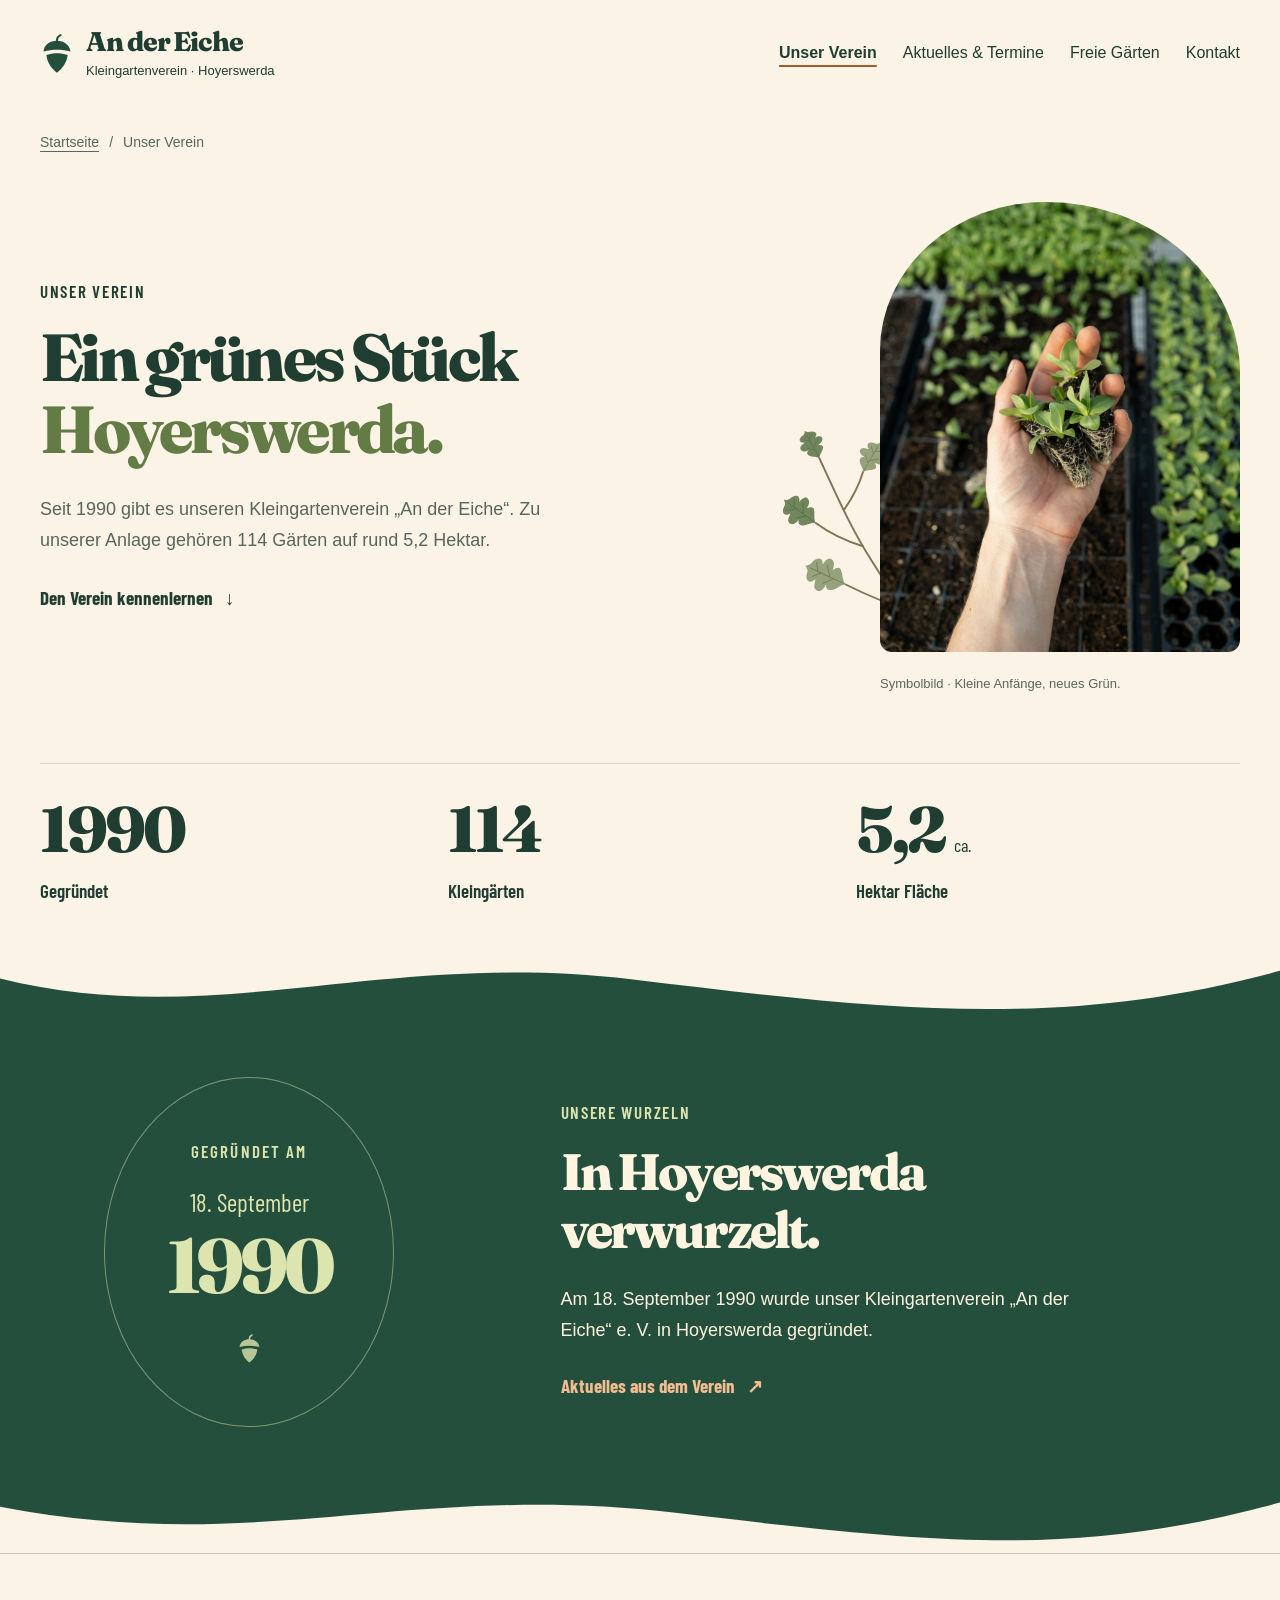
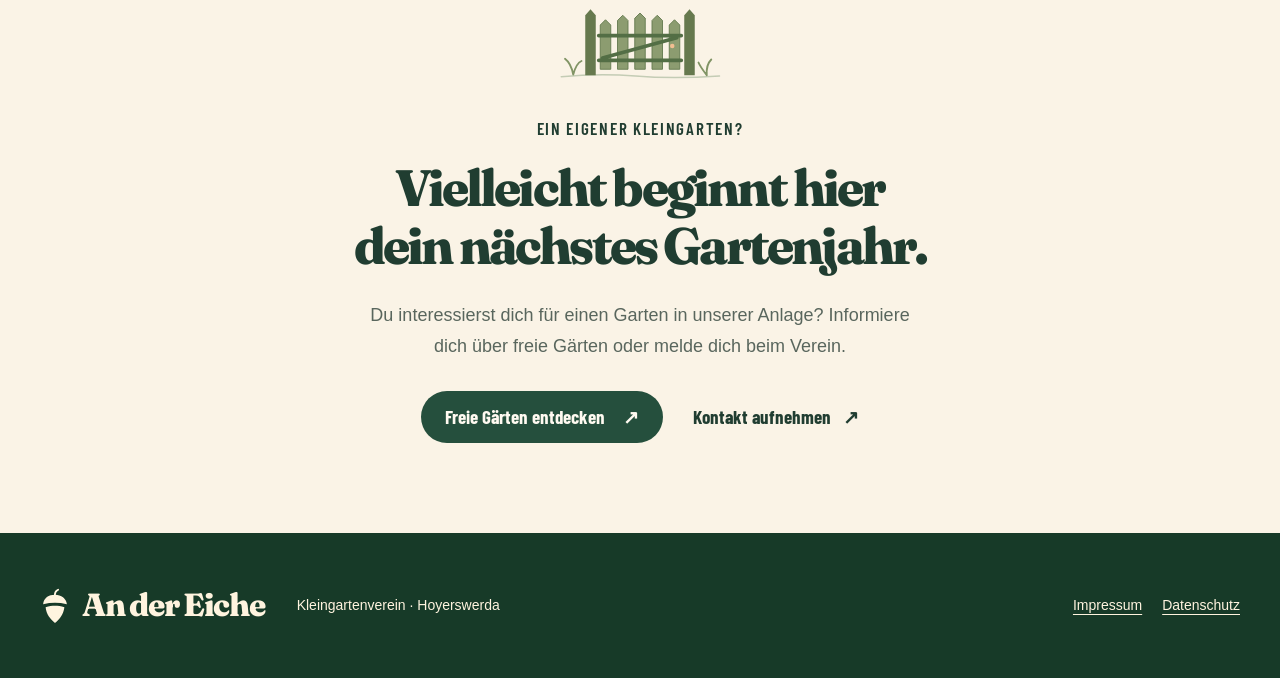
==== verein.html @ 21f3435d "new site - unser verein - now available - and first design for this site" ====
<!doctype html>
<html lang="de">

<head>
  <meta charset="UTF-8">
  <meta name="viewport" content="width=device-width, initial-scale=1">
  <meta name="description"
    content="Lerne den Kleingartenverein An der Eiche in Hoyerswerda kennen: gegründet 1990, mit 114 Gärten auf rund 5,2 Hektar.">

  <title>Unser Verein | An der Eiche Hoyerswerda</title>

  <link rel="preconnect" href="https://fonts.googleapis.com">
  <link rel="preconnect" href="https://fonts.gstatic.com" crossorigin>
  <link
    href="https://fonts.googleapis.com/css2?family=Barlow+Condensed:wght@400;600;700;800;900&family=Fraunces:wght@700;800;900&display=swap"
    rel="stylesheet">

  <link rel="stylesheet" href="./style.css">
  <link rel="stylesheet" href="./styles/subpages.css">
  <link rel="stylesheet" href="./styles/verein.css">

  <script src="./script.js" defer></script>
</head>

<body class="subpage">
  <a class="skip-link" href="#inhalt">Zum Inhalt springen</a>

  <header class="subpage-header">
    <div class="container subpage-header__inner">
      <a class="subpage-brand" href="./index.html"
        aria-label="An der Eiche – Startseite">
        <svg class="subpage-brand__icon" viewBox="0 0 48 58"
          aria-hidden="true">
          <use href="#acorn"></use>
        </svg>
        <span>
          <span class="subpage-brand__name">An der Eiche</span>
          <span class="subpage-brand__caption">
            Kleingartenverein · Hoyerswerda
          </span>
        </span>
      </a>

      <button class="menu-toggle" type="button" aria-expanded="false"
        aria-controls="main-navigation" hidden>
        Menü <span aria-hidden="true">☰</span>
      </button>

      <nav id="main-navigation" class="main-navigation"
        aria-label="Hauptnavigation">
        <a href="./verein.html" aria-current="page">Unser Verein</a>
        <a href="./aktuelles.html">Aktuelles & Termine</a>
        <a href="./gaerten.html">Freie Gärten</a>
        <a href="./kontakt.html">Kontakt</a>
      </nav>
    </div>
  </header>

  <main id="inhalt" tabindex="-1">
    <section class="club-intro" aria-labelledby="club-title">
      <div class="container">
        <nav class="page-breadcrumb" aria-label="Brotkrumennavigation">
          <a href="./index.html">Startseite</a>
          <span aria-hidden="true">/</span>
          <span aria-current="page">Unser Verein</span>
        </nav>

        <div class="club-intro__layout">
          <div class="club-intro__copy">
            <p class="page-eyebrow">Unser Verein</p>

            <h1 id="club-title" class="page-title">
              Ein grünes Stück<br>
              <span class="club-intro__accent">Hoyerswerda.</span>
            </h1>

            <p class="page-lead">
              Seit 1990 gibt es unseren Kleingartenverein
              „An der Eiche“. Zu unserer Anlage gehören
              114 Gärten auf rund 5,2 Hektar.
            </p>

            <a class="page-text-link" href="#kennenlernen">
              Den Verein kennenlernen
              <span aria-hidden="true">↓</span>
            </a>
          </div>

          <figure class="club-photo">
            <div class="club-photo__composition">
              <svg class="club-photo__branch" viewBox="0 0 240 300"
                aria-hidden="true" focusable="false">
                <g class="club-photo__branch-sway">
                  <g class="club-photo__branch-wood">
                    <path d="M207 283C167 246 143 213 112 163
                      C85 121 65 76 42 26"></path>
                    <path d="M162 229Q121 216 77 194"></path>
                    <path d="M130 191Q135 151 150 123"></path>
                    <path d="M100 143Q64 132 37 112"></path>
                    <path d="M75 94Q93 68 100 44"></path>
                  </g>

                  <g transform="translate(77 194) rotate(-65) scale(.85)"
                    class="club-photo__leaf club-photo__leaf--light">
                    <use href="#club-oak-leaf"></use>
                  </g>
                  <g transform="translate(150 123) rotate(35) scale(.9)"
                    class="club-photo__leaf">
                    <use href="#club-oak-leaf"></use>
                  </g>
                  <g transform="translate(37 112) rotate(-54) scale(.75)"
                    class="club-photo__leaf">
                    <use href="#club-oak-leaf"></use>
                  </g>
                  <g transform="translate(100 44) rotate(30) scale(.65)"
                    class="club-photo__leaf club-photo__leaf--light">
                    <use href="#club-oak-leaf"></use>
                  </g>
                  <g transform="translate(42 26) rotate(-28) scale(.6)"
                    class="club-photo__leaf">
                    <use href="#club-oak-leaf"></use>
                  </g>

                  <path class="club-photo__branch-wood"
                    d="M153 214Q174 210 180 225"></path>
                  <g transform="translate(168 224) rotate(-15 12 15)">
                    <path d="M4 12Q4 26 13 34Q23 26 22 12Z"
                      fill="#b38a54"></path>
                    <path d="M1 13Q2 3 13 3Q24 3 25 13
                      Q13 10 1 13Z" fill="#71805a"></path>
                  </g>
                </g>
              </svg>

              <div class="club-photo__frame">
                <img
                  src="./assets/images/vereinsbilder/pflanze_hand.jpg"
                  alt="Eine Hand hält eine junge Pflanze mit Erde und Wurzeln."
                  fetchpriority="high">
              </div>
            </div>

            <figcaption>
              Symbolbild · Kleine Anfänge, neues Grün.
            </figcaption>
          </figure>
        </div>

        <dl class="club-facts" aria-label="Unser Verein in Zahlen">
          <div class="club-facts__item">
            <dt>Gegründet</dt>
            <dd>1990</dd>
          </div>
          <div class="club-facts__item">
            <dt>Kleingärten</dt>
            <dd>114</dd>
          </div>
          <div class="club-facts__item">
            <dt>Hektar Fläche</dt>
            <dd>5,2<span>ca.</span></dd>
          </div>
        </dl>
      </div>

      <svg class="page-wave" viewBox="0 0 1440 90"
        preserveAspectRatio="none" aria-hidden="true">
        <path d="M0 38C240 100 430 4 710 39S1190 100 1440 29V90H0Z"
          fill="currentColor"></path>
      </svg>
    </section>

    <section id="kennenlernen" class="club-story"
      aria-labelledby="story-title">
      <div class="container club-story__layout">
        <div class="club-story__date">
  <div class="club-foundation">
    <span class="club-foundation__label">Gegründet am</span>

    <time class="club-foundation__date" datetime="1990-09-18">
      <span class="club-foundation__day">18. September</span>
      <span class="club-foundation__year">1990</span>
    </time>

    <svg class="club-foundation__acorn" viewBox="0 0 48 58"
      aria-hidden="true" focusable="false">
      <use href="#acorn"></use>
    </svg>
  </div>
</div>

        <div class="club-story__copy">
          <p class="page-eyebrow">Unsere Wurzeln</p>
          <h2 id="story-title" class="page-heading">
            In Hoyerswerda<br>verwurzelt.
          </h2>
          <p>
            Am 18. September 1990 wurde unser Kleingartenverein
            „An der Eiche“ e. V. in Hoyerswerda gegründet.
          </p>
          <a class="page-text-link" href="./aktuelles.html">
            Aktuelles aus dem Verein
            <span aria-hidden="true">↗</span>
          </a>
        </div>
      </div>

      <svg class="page-wave" viewBox="0 0 1440 90"
        preserveAspectRatio="none" aria-hidden="true">
        <path d="M0 35C290 93 460 5 760 42S1210 95 1440 30V90H0Z"
          fill="currentColor"></path>
      </svg>
    </section>

    <section class="club-invitation" aria-labelledby="invitation-title">
  <div class="container club-invitation__inner">
    <a class="club-gate-link" href="./gaerten.html"
      aria-label="Zu den freien Gärten">
      <svg class="club-gate" viewBox="0 0 240 150"
        aria-hidden="true" focusable="false">
        <path class="club-gate__ground"
          d="M15 133Q65 128 114 132T226 132"></path>

        <g class="club-gate__plants">
          <path d="M31 130Q28 115 20 109M31 130Q35 115 42 112
            M209 131Q208 117 215 110M209 131Q200 119 198 114">
          </path>
        </g>

        <g class="club-gate__posts">
          <path d="M47 131V51L54 43L61 51V131Z"></path>
          <path d="M179 131V51L186 43L193 51V131Z"></path>
        </g>

        <g class="club-gate__door">
          <g class="club-gate__boards">
            <path d="M67 123V64L74 57L81 64V123Z"></path>
            <path d="M90 123V58L97 51L104 58V123Z"></path>
            <path d="M113 123V55L120 48L127 55V123Z"></path>
            <path d="M136 123V58L143 51L150 58V123Z"></path>
            <path d="M159 123V64L166 57L173 64V123Z"></path>
          </g>

          <g class="club-gate__rails">
            <path d="M65 78H175M65 111H175M70 108L169 81"></path>
          </g>

          <circle cx="163" cy="92" r="3" fill="#f2be91"></circle>
        </g>
      </svg>

      <span class="club-gate-link__caption" aria-hidden="true">
        Zu den freien Gärten ↗
      </span>
    </a>

    <p class="page-eyebrow">Ein eigener Kleingarten?</p>

    <h2 id="invitation-title" class="page-heading">
      Vielleicht beginnt hier<br>dein nächstes Gartenjahr.
    </h2>

    <p class="page-lead">
      Du interessierst dich für einen Garten in unserer Anlage?
      Informiere dich über freie Gärten oder melde dich beim Verein.
    </p>

    <div class="page-actions">
      <a class="page-button" href="./gaerten.html">
        Freie Gärten entdecken <span aria-hidden="true">↗</span>
      </a>
      <a class="page-text-link" href="./kontakt.html">
        Kontakt aufnehmen <span aria-hidden="true">↗</span>
      </a>
    </div>
  </div>
</section>
  </main>

  <footer class="subpage-footer">
    <div class="container subpage-footer__inner">
      <a class="subpage-footer__brand" href="./index.html">
        <svg viewBox="0 0 48 58" aria-hidden="true">
          <use href="#acorn"></use>
        </svg>
        <span>An der Eiche</span>
      </a>
      <p>Kleingartenverein · Hoyerswerda</p>
      <nav aria-label="Rechtliche Informationen">
        <a href="./impressum.html">Impressum</a>
        <a href="./datenschutz.html">Datenschutz</a>
      </nav>
    </div>
  </footer>

  <svg class="svg-definitions" xmlns="http://www.w3.org/2000/svg"
    aria-hidden="true">
    <defs>
      <symbol id="acorn" viewBox="0 0 48 58">
        <path d="M24 14C23 8 25 5 29 3" fill="none"
          stroke="currentColor" stroke-width="3" stroke-linecap="round">
        </path>
        <path d="M5 26C6 16 14 11 24 11S42 17 43 26
          C30 23 18 23 5 26ZM9 31C10 42 17 51 24 56
          C32 50 38 41 39 31C28 28 20 28 9 31Z"
          fill="currentColor"></path>
      </symbol>

      <g id="club-oak-leaf">
        <path d="M0 0C-4 -8 -12 -9 -17 -16
          C-21 -22 -18 -27 -12 -28
          C-24 -28 -30 -33 -27 -40
          C-24 -46 -16 -44 -13 -47
          C-22 -50 -22 -58 -15 -61
          C-10 -64 -5 -60 0 -70
          C5 -60 11 -64 16 -59
          C23 -54 19 -48 13 -46
          C23 -45 29 -42 26 -35
          C23 -29 17 -29 12 -28
          C20 -23 21 -19 16 -15
          C11 -10 4 -8 0 0Z"
          fill="currentColor"></path>
        <path d="M0 -3V-61M-1 -22L-13 -33M1 -28L15 -39
          M0 -43L-11 -53M1 -49L12 -56"
          fill="none" stroke="#314d34" stroke-width="1.4"
          stroke-linecap="round" opacity=".4"></path>
      </g>
    </defs>
  </svg>
</body>

</html>
---- style.css ----
@import url("./styles/typography.css");

:root {
  --paper: #f3efe4;
  --white: #fffaf1;
  --ink: #203d31;
  --muted: #59665d;
  --green: #254f3d;
  --sage: #dce3d3;
  --lime: #dce693;
  --apricot: #f2be91;
  --line: #d9ded3;
  --content-width: 1200px;
}

* {
  box-sizing: border-box;
}

html {
  scroll-behavior: smooth;
  scroll-padding-top: 24px;
}

body {
  margin: 0;
  background: var(--paper);
  color: var(--ink);
}

a {
  color: inherit;
}

button,
a {
  -webkit-tap-highlight-color: transparent;
}

a:focus-visible,
button:focus-visible {
  outline: 3px solid #a65a28;
  outline-offset: 5px;
}

[hidden] {
  display: none !important;
}

.container {
  width: min(var(--content-width), calc(100% - 64px));
  margin-inline: auto;
}

.svg-definitions {
  position: absolute;
  width: 0;
  height: 0;
  overflow: hidden;
}

.skip-link {
  position: absolute;
  top: 12px;
  left: 12px;
  z-index: 20;
  padding: 12px 20px;
  background: var(--white);
  transform: translateY(-180%);
}

.skip-link:focus {
  transform: translateY(0);
}

.site-header {
  padding-block: 30px;
}

.header-inner,
.brand,
.main-navigation {
  display: flex;
  align-items: center;
}

.header-inner {
  justify-content: flex-end;
  gap: 32px;
}

.brand {
  flex-shrink: 0;
  gap: 12px;
  text-decoration: none;
}

.brand-symbol {
  width: 43px;
  height: 54px;
  color: var(--green);
}

.brand-name,
.brand-caption {
  display: block;
}

.brand-caption {
  margin-top: 5px;
}

.main-navigation {
  gap: 26px;
}

.main-navigation a {
  padding-block: 10px;
  text-decoration: none;
  text-underline-offset: 7px;
}

.main-navigation a:hover {
  text-decoration: underline;
}

.menu-toggle {
  padding: 8px 12px;
  border: 1px solid var(--line);
  background: var(--white);
  color: var(--ink);
  cursor: pointer;
}

.menu-toggle span {
  margin-left: 8px;
}

@media (max-width: 1000px) {
  .header-inner {
    flex-wrap: wrap;
  }

  .menu-toggle:not([hidden]) {
    display: inline-flex;
    align-items: center;
  }

  .main-navigation {
    width: 100%;
    flex-wrap: wrap;
    gap: 12px 24px;
  }
}

@media (max-width: 700px) {
  .container {
    width: calc(100% - 32px);
  }

  .site-header {
    padding-block: 20px;
  }

  .header-inner {
    gap: 20px 12px;
  }

  .brand {
    gap: 8px;
  }

  .brand-symbol {
    width: 32px;
    height: 42px;
  }

  .brand-caption {
    max-width: 175px;
  }

  .menu-toggle {
    padding: 8px;
  }

  .main-navigation {
    flex-direction: column;
    align-items: stretch;
    gap: 0;
  }

  .main-navigation a {
    padding-block: 12px;
  }
}

@media (prefers-reduced-motion: reduce) {
  html {
    scroll-behavior: auto;
  }
}
---- styles/subpages.css ----
.subpage {
  --page-cream: #faf3e6;
  --page-green: #254f3d;
  --page-forest: #173a28;
  --page-sage: #dce5ce;
  --page-ink: #203d31;

  background: var(--page-cream);
  color: var(--page-ink);
}

.subpage-header {
  padding-block: 26px;
  background: var(--page-cream);
}

.subpage-header__inner {
  display: flex;
  align-items: center;
  justify-content: space-between;
  gap: 28px;
}

.subpage-brand {
  display: inline-flex;
  align-items: center;
  gap: 12px;
  flex-shrink: 0;
  text-decoration: none;
}

.subpage-brand__icon {
  width: 34px;
  height: 43px;
  color: var(--page-green);
}

.subpage-brand__name {
  display: block;
  font-family: "Fraunces", Georgia, serif;
  font-size: 27px;
  font-weight: 800;
  line-height: 1.2;
  letter-spacing: -0.04em;
}

.subpage-brand__caption {
  display: block;
  margin-top: 4px;
  font-size: 13px;
  line-height: 1.4;
}

.subpage .main-navigation a[aria-current="page"] {
  font-weight: 700;
  text-decoration: underline;
  text-decoration-color: #a65a28;
  text-decoration-thickness: 2px;
}

.page-breadcrumb {
  display: flex;
  flex-wrap: wrap;
  gap: 10px;
  margin-bottom: 48px;
  color: #59665d;
  font-size: 14px;
}

.page-breadcrumb a {
  text-underline-offset: 4px;
}

.page-eyebrow {
  margin-bottom: 18px;
  font-family: "Barlow Condensed", Arial, sans-serif;
  font-size: 17px;
  font-weight: 600;
  line-height: 1.4;
  letter-spacing: 0.1em;
  text-transform: uppercase;
}

.page-title,
.page-heading {
  font-family: "Fraunces", Georgia, serif;
  font-weight: 800;
  letter-spacing: -0.055em;
  text-wrap: balance;
}

.page-title {
  margin-bottom: 28px;
  font-size: clamp(42px, 5.2vw, 74px);
  line-height: 1.08;
}

.page-heading {
  margin-bottom: 24px;
  font-size: clamp(34px, 4vw, 54px);
  line-height: 1.14;
}

.page-lead {
  max-width: 560px;
  margin-bottom: 28px;
  font-size: 18px;
  line-height: 1.75;
}

.page-text-link {
  display: inline-flex;
  align-items: center;
  gap: 12px;
  font-family: "Barlow Condensed", Arial, sans-serif;
  font-size: 19px;
  font-weight: 700;
  line-height: 1.4;
  text-decoration: none;
  text-underline-offset: 5px;
}

.page-text-link:hover {
  text-decoration: underline;
}

.page-text-link span,
.page-button span {
  transition: transform 180ms ease;
}

.page-text-link:hover span,
.page-button:hover span {
  transform: translateX(3px);
}

.page-actions {
  display: flex;
  flex-wrap: wrap;
  align-items: center;
  gap: 22px 30px;
}

.page-button {
  display: inline-flex;
  align-items: center;
  justify-content: center;
  gap: 18px;
  min-height: 50px;
  padding: 13px 24px;
  border-radius: 30px;
  background: var(--page-green);
  color: #fffaf1;
  font-family: "Barlow Condensed", Arial, sans-serif;
  font-size: 19px;
  font-weight: 700;
  line-height: 1.4;
  text-decoration: none;
  transition: background-color 180ms ease;
}

.page-button:hover {
  background: #34644e;
}

.page-wave {
  display: block;
  width: 100%;
  height: clamp(40px, 6vw, 85px);
  margin-bottom: -1px;
}

.subpage-footer {
  padding-block: 46px;
  background: var(--page-forest);
  color: #fff4df;
}

.subpage-footer__inner {
  display: flex;
  flex-wrap: wrap;
  align-items: center;
  gap: 18px 32px;
}

.subpage-footer__brand {
  display: inline-flex;
  align-items: center;
  gap: 12px;
  font-family: "Fraunces", Georgia, serif;
  font-size: 32px;
  font-weight: 800;
  letter-spacing: -0.04em;
  text-decoration: none;
}

.subpage-footer__brand svg {
  width: 30px;
  height: 38px;
}

.subpage-footer p {
  margin: 0;
  font-size: 14px;
}

.subpage-footer nav {
  display: flex;
  flex-wrap: wrap;
  gap: 20px;
  margin-left: auto;
  font-size: 14px;
}

.subpage-footer nav a {
  text-underline-offset: 4px;
}

@media (max-width: 1000px) {
  .subpage-header__inner {
    flex-wrap: wrap;
  }

  .subpage-header .menu-toggle {
    margin-left: auto;
  }
}

@media (max-width: 700px) {
  .subpage-header {
    padding-block: 20px;
  }

  .subpage-header__inner {
    gap: 20px 12px;
  }

  .subpage-brand {
    gap: 8px;
  }

  .subpage-brand__icon {
    width: 27px;
    height: 36px;
  }

  .subpage-brand__name {
    font-size: 23px;
  }

  .subpage-brand__caption {
    max-width: 155px;
    font-size: 12px;
  }

  .page-breadcrumb {
    margin-bottom: 32px;
  }

  .page-lead {
    font-size: 17px;
  }

  .subpage-footer__inner {
    align-items: flex-start;
    flex-direction: column;
  }

  .subpage-footer nav {
    margin-left: 0;
  }
}

@media (prefers-reduced-motion: reduce) {
  .page-text-link span,
  .page-button,
  .page-button span {
    transition: none;
  }
}
---- styles/verein.css ----
.club-intro {
  padding-top: 24px;
}

.club-intro__layout {
  display: grid;
  grid-template-columns: minmax(0, 1.3fr) minmax(0, 0.8fr);
  align-items: center;
  gap: clamp(36px, 6vw, 90px);
}

.club-intro__copy,
.club-photo {
  min-width: 0;
}

.club-intro__accent {
  color: #637b45;
}

.club-intro .page-lead {
  color: #59665d;
}

.club-photo {
  width: 100%;
  max-width: 360px;
  margin: 0 0 0 auto;
}

.club-photo__composition {
  position: relative;
  isolation: isolate;
}

.club-photo__frame {
  position: relative;
  z-index: 1;
  overflow: hidden;
  aspect-ratio: 4 / 5;
  border-radius: 46% 54% 12px 12px / 33% 38% 12px 12px;
  background: #dce5ce;
}

.club-photo img {
  display: block;
  width: 100%;
  height: 100%;
  object-fit: cover;
  object-position: center 45%;
}

.club-photo figcaption {
  position: relative;
  margin-top: 22px;
  color: #59665d;
  font-size: 13px;
  line-height: 1.5;
}

/* The branch emerges from behind the photo. */
.club-photo__branch {
  position: absolute;
  z-index: 0;
  bottom: -12px;
  left: -92px;
  width: 180px;
  height: 225px;
  overflow: visible;
  pointer-events: none;
}

.club-photo__branch-sway {
  transform-box: view-box;
  transform-origin: 86% 94%;
  animation: club-branch-sway 9s ease-in-out infinite;
}

.club-photo__branch-wood {
  fill: none;
  stroke: #827457;
  stroke-width: 2.6;
  stroke-linecap: round;
  stroke-linejoin: round;
}

.club-photo__leaf {
  color: #71865c;
}

.club-photo__leaf--light {
  color: #96a27b;
}

.club-facts {
  display: grid;
  grid-template-columns: repeat(3, minmax(0, 1fr));
  gap: 24px;
  margin: 70px 0 40px;
  padding-top: 30px;
  border-top: 1px solid #d5d9c9;
}

.club-facts__item {
  display: flex;
  flex-direction: column;
  gap: 10px;
}

.club-facts dt {
  font-family: "Barlow Condensed", Arial, sans-serif;
  font-size: 19px;
  font-weight: 600;
}

.club-facts dd {
  order: -1;
  margin: 0;
  font-family: "Fraunces", Georgia, serif;
  font-size: clamp(42px, 5vw, 68px);
  font-weight: 800;
  line-height: 1.1;
  letter-spacing: -0.045em;
}

.club-facts dd span {
  margin-left: 10px;
  font-family: "Barlow Condensed", Arial, sans-serif;
  font-size: 18px;
  font-weight: 400;
  letter-spacing: normal;
}

.club-intro > .page-wave {
  color: var(--page-green);
}

.club-story {
  background: var(--page-green);
  color: #fff4df;
}

.club-story__layout {
  display: grid;
  grid-template-columns: minmax(0, 0.8fr) minmax(0, 1.3fr);
  align-items: center;
  gap: clamp(40px, 8vw, 120px);
  padding-block: 55px 25px;
}

.club-story__date {
  width: fit-content;
  max-width: 100%;
  color: #dce5b0;
}

.club-story__date > span {
  display: block;
  margin-bottom: 20px;
  font-family: "Barlow Condensed", Arial, sans-serif;
  font-size: 20px;
}

.club-story__date strong {
  display: block;
  font-family: "Fraunces", Georgia, serif;
  font-size: clamp(65px, 8vw, 112px);
  font-weight: 800;
  line-height: 1.08;
  letter-spacing: -0.06em;
}

.club-story__roots {
  display: block;
  width: 78%;
  max-width: 260px;
  height: auto;
  margin: -10px auto 0;
  color: #c1cc99;
  pointer-events: none;
}

.club-story__roots-main,
.club-story__roots-fine {
  fill: none;
  stroke: currentColor;
  stroke-linecap: round;
  stroke-linejoin: round;
}

.club-story__roots-main {
  stroke-width: 2.4;
  opacity: 0.75;
}

.club-story__roots-fine {
  stroke-width: 1.3;
  opacity: 0.5;
}

.club-story__copy {
  max-width: 610px;
  padding-bottom: 25px;
}

.club-story__copy > p:not(.page-eyebrow) {
  max-width: 530px;
  font-size: 18px;
  line-height: 1.75;
}

.club-story .page-eyebrow {
  color: #dce5b0;
}

.club-story .page-text-link {
  margin-top: 8px;
  color: #f2be91;
}

.club-story > .page-wave {
  color: var(--page-cream);
}

.club-invitation {
  padding-block: 24px 90px;
}

.club-invitation__inner {
  text-align: center;
}

.club-invitation .page-lead {
  margin-inline: auto;
  color: #59665d;
}

.club-invitation .page-actions {
  justify-content: center;
}

.club-gate-link {
  position: relative;
  display: block;
  width: 180px;
  margin: 0 auto 28px;
  border-radius: 14px;
  color: var(--page-green);
  text-decoration: none;
  cursor: pointer;
}

.club-gate-link:focus-visible {
  outline: 2px solid #a65a28;
  outline-offset: 5px;
}

.club-gate {
  display: block;
  width: 100%;
  height: auto;
  overflow: visible;
  pointer-events: none;
}

.club-gate__ground,
.club-gate__plants {
  fill: none;
  stroke-linecap: round;
}

.club-gate__ground {
  stroke: #c4ccb5;
  stroke-width: 2;
}

.club-gate__plants {
  stroke: #819465;
  stroke-width: 2.5;
}

.club-gate__posts {
  fill: #66794e;
}

.club-gate__boards {
  fill: #8c9c70;
  stroke: #647a4f;
  stroke-width: 1.2;
  stroke-linejoin: round;
}

.club-gate__rails {
  fill: none;
  stroke: #536e45;
  stroke-width: 5;
  stroke-linecap: round;
}

/* Keep the left hinge fixed throughout the opening movement. */
.club-gate__door {
  transform-box: view-box;
  transform-origin: 65px 90px;
  transform: skewY(0deg) scaleX(1);
  transition: transform 550ms ease-in-out;
}

.club-gate-link:hover .club-gate__door,
.club-gate-link:focus-visible .club-gate__door,
.club-invitation__inner:has(.page-button:hover) .club-gate__door,
.club-invitation__inner:has(.page-button:focus-visible) .club-gate__door {
  transform: skewY(-10deg) scaleX(0.62);
}

.club-gate-link__caption {
  position: absolute;
  z-index: 2;
  top: 100%;
  left: 50%;
  width: max-content;
  padding: 5px 10px;
  border: 1px solid #d5d9c9;
  border-radius: 6px;
  background: #fffaf1;
  color: var(--page-green);
  font-family: "Barlow Condensed", Arial, sans-serif;
  font-size: 16px;
  font-weight: 600;
  line-height: 1.3;
  opacity: 0;
  visibility: hidden;
  transform: translate(-50%, -3px);
  transition:
    opacity 180ms ease,
    visibility 180ms ease,
    transform 180ms ease;
}

.club-gate-link:hover .club-gate-link__caption,
.club-gate-link:focus-visible .club-gate-link__caption {
  opacity: 1;
  visibility: visible;
  transform: translate(-50%, 0);
}

@keyframes club-branch-sway {
  0%,
  100% {
    transform: rotate(-1deg);
  }

  50% {
    transform: rotate(1.5deg);
  }
}

@media (max-width: 900px) {
  .club-intro__layout {
    gap: 32px;
  }

  .club-photo__branch {
    left: -52px;
    width: 140px;
    height: 175px;
  }

  .club-story__layout {
    gap: 40px;
  }

  .club-story__date strong {
    font-size: 76px;
  }
}

@media (max-width: 700px) {
  .club-intro {
    padding-top: 12px;
  }

  .club-intro__layout,
  .club-story__layout {
    grid-template-columns: 1fr;
  }

  .club-photo {
    width: calc(100% - 48px);
    max-width: 300px;
    margin: 10px 0 0 auto;
  }

  .club-photo__branch {
    left: -48px;
    bottom: -8px;
    width: 130px;
    height: 163px;
  }

  .club-facts {
    gap: 12px;
    margin-top: 50px;
    padding-top: 24px;
  }

  .club-facts dd {
    font-size: clamp(32px, 8vw, 46px);
  }

  .club-facts dd span {
    display: block;
    margin: 5px 0 0;
    font-size: 16px;
  }

  .club-facts dt {
    font-size: 17px;
  }

  .club-story__layout {
    gap: 26px;
    padding-block: 36px 35px;
  }

  .club-story__date > span {
    margin-bottom: 12px;
  }

  .club-story__date strong {
    font-size: clamp(48px, 12vw, 72px);
  }

  .club-story__roots {
    width: 90%;
    margin-top: -6px;
  }

  .club-story__copy {
    padding-bottom: 0;
  }

  .club-story__copy > p:not(.page-eyebrow) {
    font-size: 17px;
  }

  .club-invitation {
    padding-block: 15px 60px;
  }

  .club-gate-link {
    width: 150px;
  }
}

@media (prefers-reduced-motion: reduce) {
  .club-photo__branch-sway {
    animation: none;
  }

  .club-gate__door,
  .club-gate-link__caption {
    transition: none;
  }
}

/* Foundation emblem */
.club-story__date {
  display: flex;
  justify-content: center;
  width: 100%;
  max-width: none;
}

.club-foundation {
  display: flex;
  flex-direction: column;
  align-items: center;
  justify-content: center;
  width: min(100%, 290px);
  min-height: 350px;
  padding: 42px 24px;
  border: 1px solid rgb(220 229 176 / 48%);
  border-radius: 50%;
  color: #dce5b0;
  text-align: center;
}

.club-foundation__label {
  margin-bottom: 22px;
  font-family: "Barlow Condensed", Arial, sans-serif;
  font-size: 17px;
  font-weight: 600;
  line-height: 1.4;
  letter-spacing: 0.12em;
  text-transform: uppercase;
}

.club-foundation__date {
  display: flex;
  flex-direction: column;
  align-items: center;
  gap: 6px;
}

.club-foundation__day {
  font-family: "Barlow Condensed", Arial, sans-serif;
  font-size: 25px;
  font-weight: 400;
  line-height: 1.3;
}

.club-foundation__year {
  font-family: "Fraunces", Georgia, serif;
  font-size: clamp(64px, 6vw, 88px);
  font-weight: 800;
  line-height: 1.1;
  letter-spacing: -0.055em;
}

.club-foundation__acorn {
  display: block;
  width: 25px;
  height: 31px;
  margin-top: 24px;
  color: #b8c594;
}

.club-story__copy {
  padding-bottom: 0;
}

.club-story__layout {
  padding-block: 55px 50px;
}

@media (max-width: 700px) {
  .club-foundation {
    width: 240px;
    min-height: 290px;
    padding: 32px 20px;
  }

  .club-foundation__label {
    margin-bottom: 16px;
    font-size: 16px;
  }

  .club-foundation__day {
    font-size: 23px;
  }

  .club-foundation__year {
    font-size: 72px;
  }

  .club-foundation__acorn {
    margin-top: 18px;
  }

  .club-story__layout {
    gap: 36px;
    padding-block: 36px 40px;
  }
}
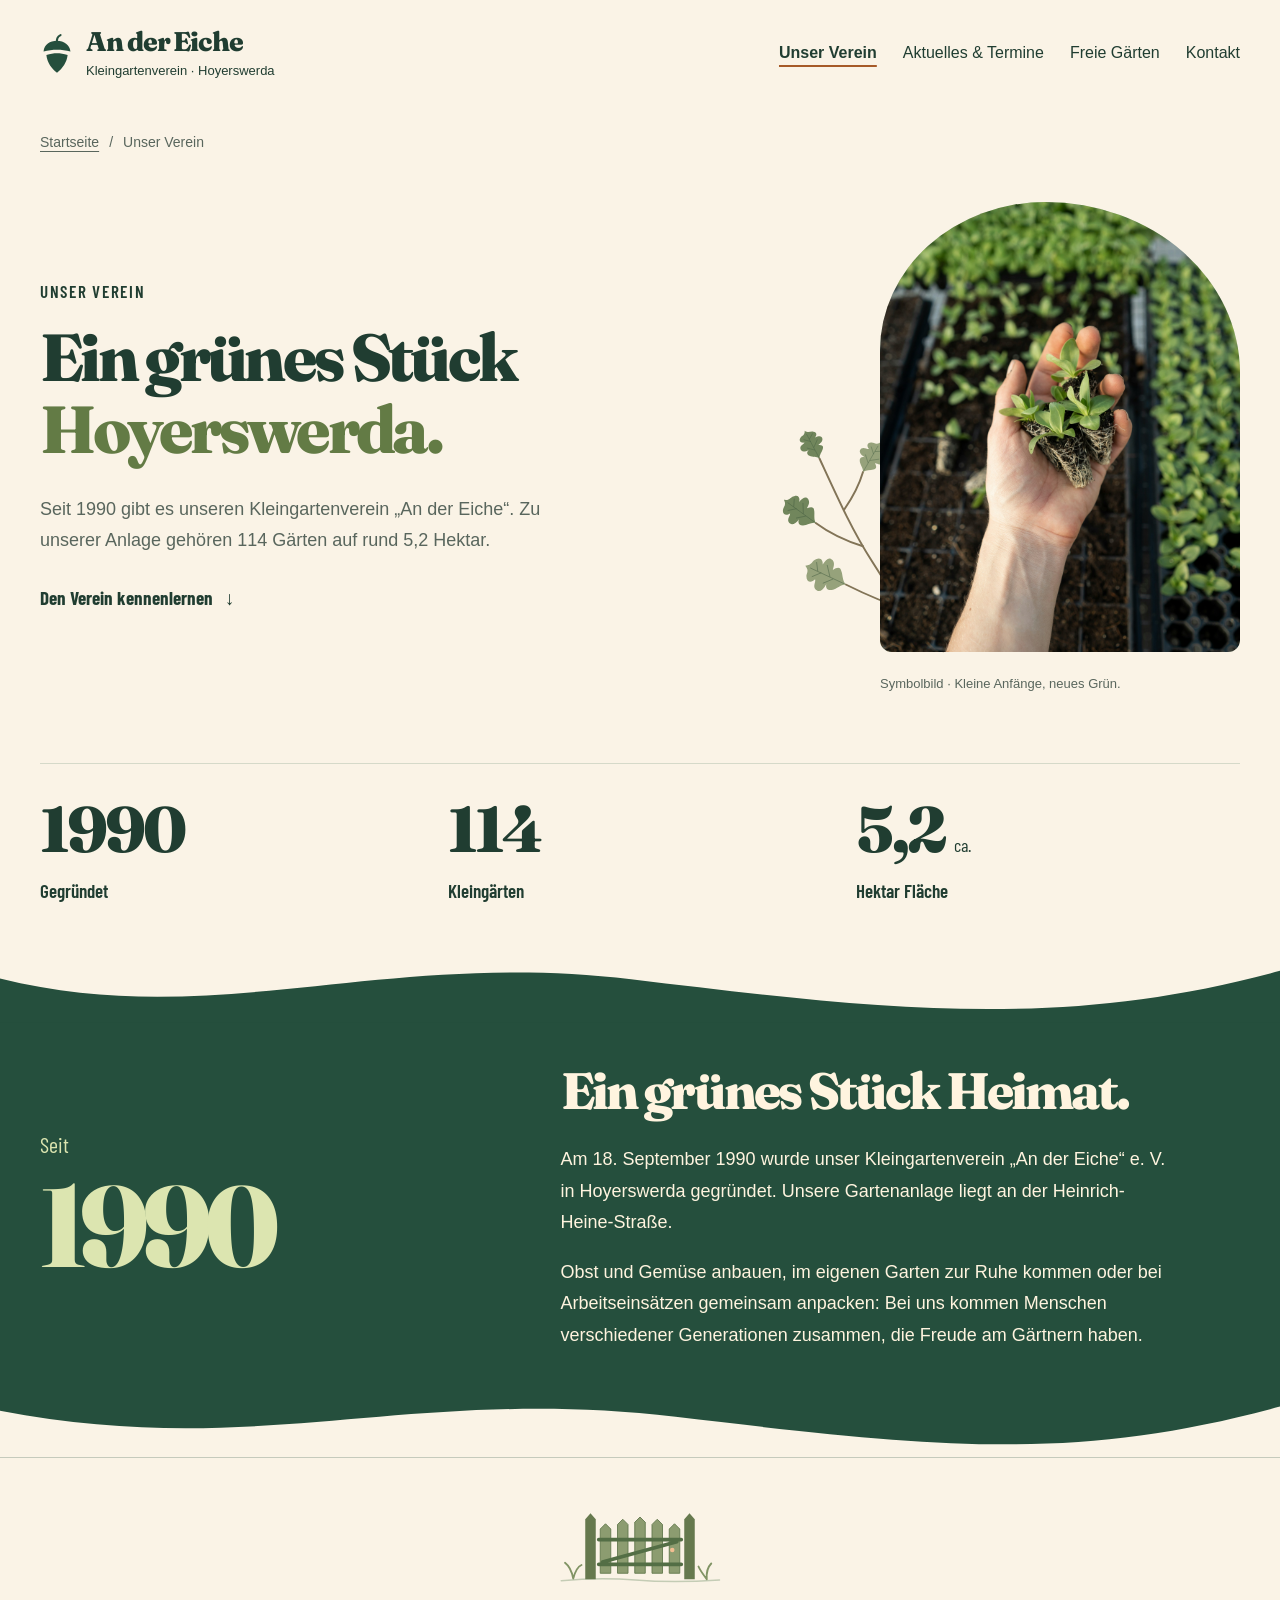
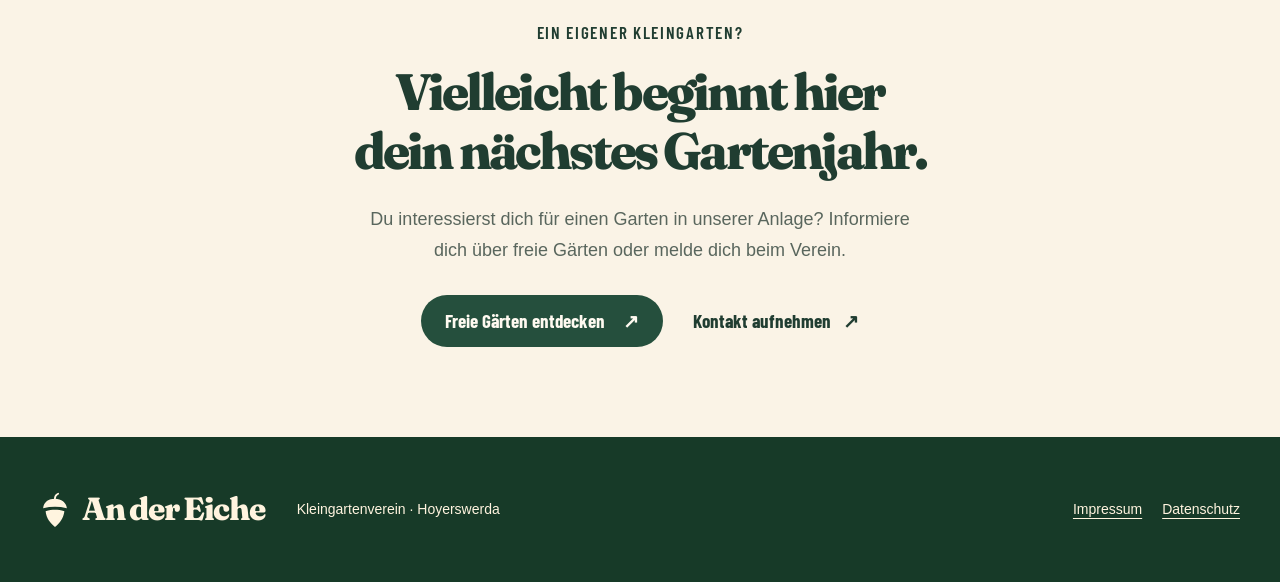
==== commit d266cdda: "new arrengement for kennenlernen section" ====
--- a/verein.html
+++ b/verein.html
@@ -18,6 +18,7 @@
   <link rel="stylesheet" href="./style.css">
   <link rel="stylesheet" href="./styles/subpages.css">
   <link rel="stylesheet" href="./styles/verein.css">
+  <link rel="stylesheet" href="./styles/club-history.css">
 
   <script src="./script.js" defer></script>
 </head>
@@ -169,47 +170,50 @@
       </svg>
     </section>
 
-    <section id="kennenlernen" class="club-story"
-      aria-labelledby="story-title">
-      <div class="container club-story__layout">
-        <div class="club-story__date">
-  <div class="club-foundation">
-    <span class="club-foundation__label">Gegründet am</span>
-
-    <time class="club-foundation__date" datetime="1990-09-18">
-      <span class="club-foundation__day">18. September</span>
-      <span class="club-foundation__year">1990</span>
-    </time>
-
-    <svg class="club-foundation__acorn" viewBox="0 0 48 58"
-      aria-hidden="true" focusable="false">
-      <use href="#acorn"></use>
+   <section
+    id="kennenlernen"
+    class="club-history"
+    aria-labelledby="history-title"
+>
+    <div class="container club-history__layout">
+        <div class="club-history__date">
+            <span>Seit</span>
+            <time datetime="1990-09-18">1990</time>
+        </div>
+
+        <div class="club-history__copy">
+            <h2 id="history-title" class="page-heading">
+                Ein grünes Stück Heimat.
+            </h2>
+
+            <p>
+                Am 18. September 1990 wurde unser Kleingartenverein
+                „An der Eiche“ e. V. in Hoyerswerda gegründet. Unsere
+                Gartenanlage liegt an der Heinrich-Heine-Straße.
+            </p>
+
+            <p>
+                Obst und Gemüse anbauen, im eigenen Garten zur Ruhe
+                kommen oder bei Arbeitseinsätzen gemeinsam anpacken:
+                Bei uns kommen Menschen verschiedener Generationen
+                zusammen, die Freude am Gärtnern haben.
+            </p>
+        </div>
+    </div>
+
+    <svg
+        class="page-wave"
+        viewBox="0 0 1440 90"
+        preserveAspectRatio="none"
+        aria-hidden="true"
+        focusable="false"
+    >
+        <path
+            d="M0 35C290 93 460 5 760 42S1210 95 1440 30V90H0Z"
+            fill="currentColor"
+        ></path>
     </svg>
-  </div>
-</div>
-
-        <div class="club-story__copy">
-          <p class="page-eyebrow">Unsere Wurzeln</p>
-          <h2 id="story-title" class="page-heading">
-            In Hoyerswerda<br>verwurzelt.
-          </h2>
-          <p>
-            Am 18. September 1990 wurde unser Kleingartenverein
-            „An der Eiche“ e. V. in Hoyerswerda gegründet.
-          </p>
-          <a class="page-text-link" href="./aktuelles.html">
-            Aktuelles aus dem Verein
-            <span aria-hidden="true">↗</span>
-          </a>
-        </div>
-      </div>
-
-      <svg class="page-wave" viewBox="0 0 1440 90"
-        preserveAspectRatio="none" aria-hidden="true">
-        <path d="M0 35C290 93 460 5 760 42S1210 95 1440 30V90H0Z"
-          fill="currentColor"></path>
-      </svg>
-    </section>
+</section>
 
     <section class="club-invitation" aria-labelledby="invitation-title">
   <div class="container club-invitation__inner">
--- a/styles/club-history.css
+++ b/styles/club-history.css
@@ -0,0 +1,82 @@
+.club-history {
+  background-color: var(--page-green);
+  color: #fff4df;
+}
+
+.club-history__layout {
+  display: grid;
+  grid-template-columns: minmax(0, 0.8fr) minmax(0, 1.3fr);
+  align-items: center;
+  gap: clamp(40px, 8vw, 120px);
+  padding-block: 40px 30px;
+}
+
+.club-history__date {
+  color: #dce5b0;
+}
+
+.club-history__date span {
+  display: block;
+  margin-bottom: 8px;
+  font-family: "Barlow Condensed", Arial, sans-serif;
+  font-size: 22px;
+  line-height: 1.4;
+}
+
+.club-history__date time {
+  display: block;
+  font-family: "Fraunces", Georgia, serif;
+  font-size: clamp(80px, 9vw, 128px);
+  font-weight: 800;
+  line-height: 1;
+  letter-spacing: -0.06em;
+}
+
+.club-history__copy {
+  max-width: 610px;
+  min-width: 0;
+}
+
+.club-history__copy .page-heading {
+  margin-bottom: 24px;
+}
+
+.club-history__copy p {
+  margin-bottom: 18px;
+  font-size: 18px;
+  line-height: 1.75;
+}
+
+.club-history__copy p:last-child {
+  margin-bottom: 0;
+}
+
+.club-history > .page-wave {
+  color: var(--page-cream);
+}
+
+@media (max-width: 900px) {
+  .club-history__layout {
+    gap: 40px;
+  }
+}
+
+@media (max-width: 700px) {
+  .club-history__layout {
+    grid-template-columns: 1fr;
+    gap: 28px;
+    padding-block: 28px 32px;
+  }
+
+  .club-history__date span {
+    font-size: 20px;
+  }
+
+  .club-history__date time {
+    font-size: clamp(76px, 20vw, 104px);
+  }
+
+  .club-history__copy p {
+    font-size: 17px;
+  }
+}
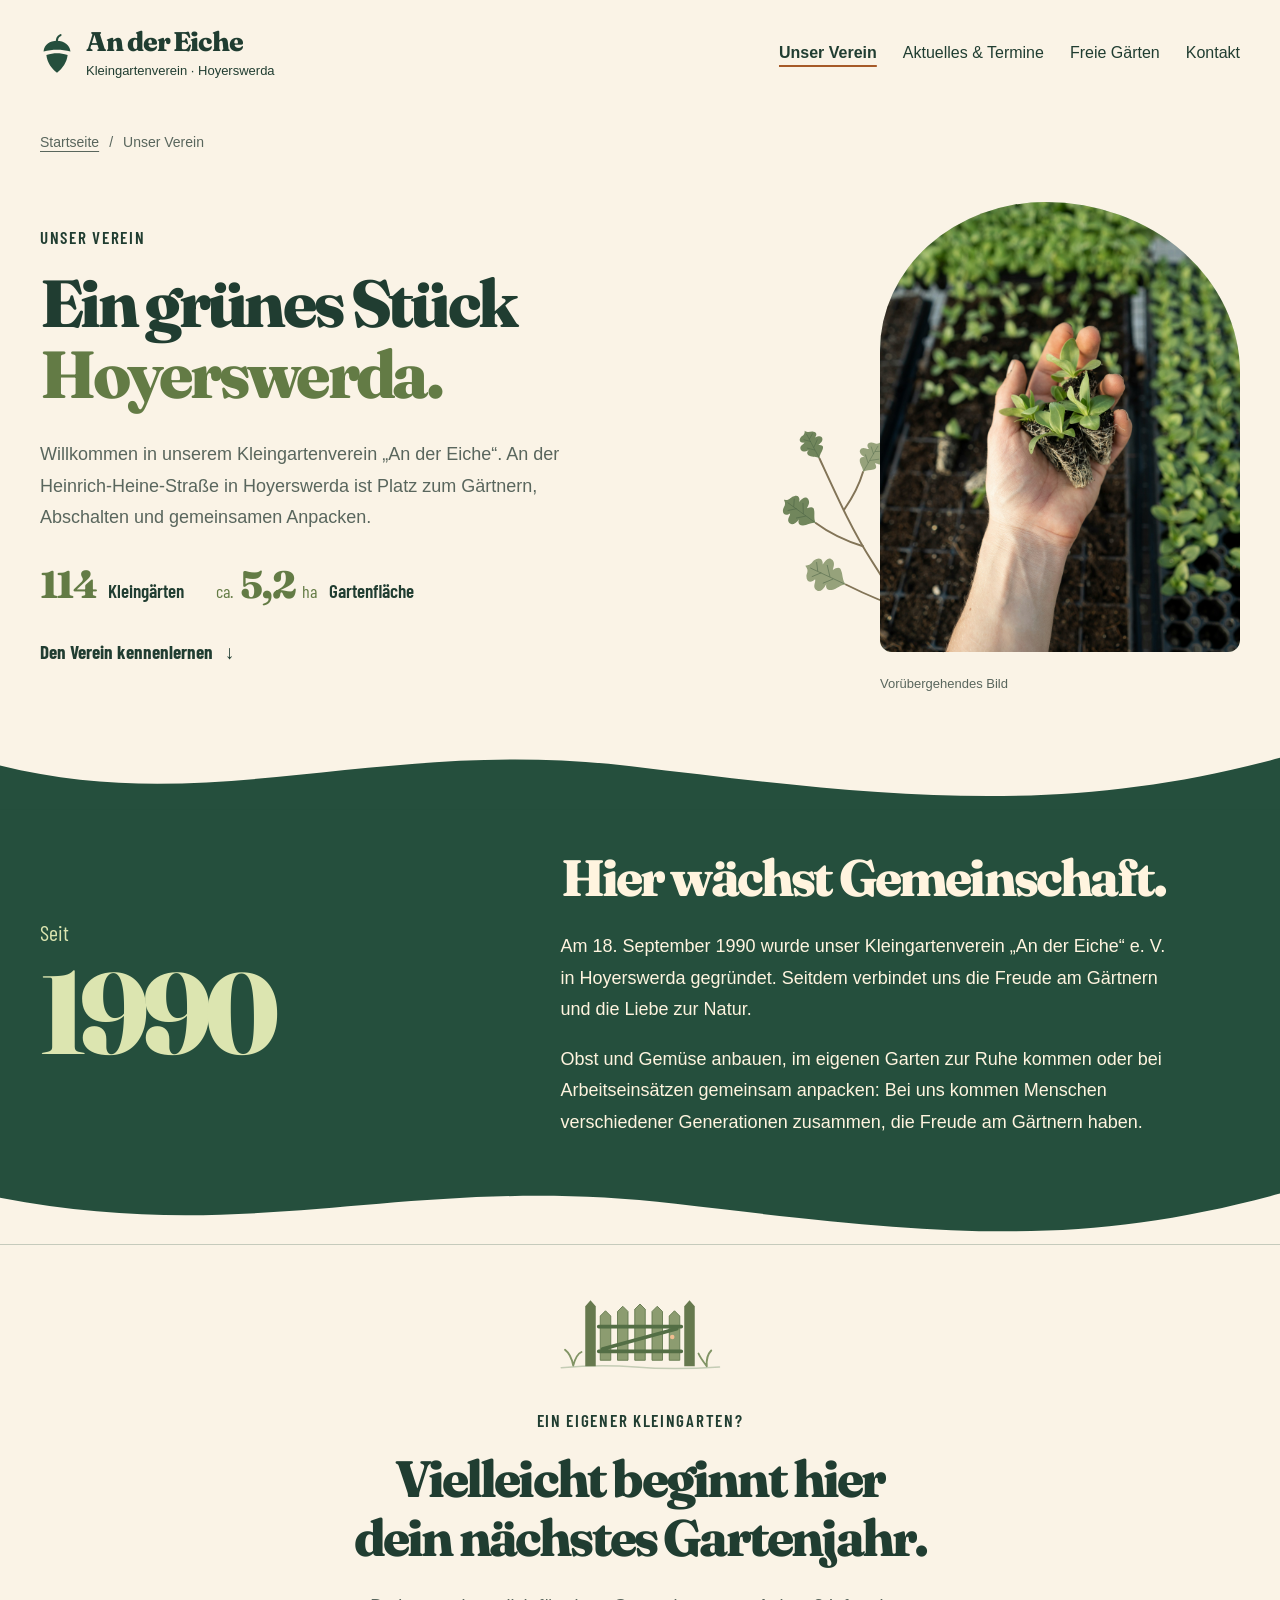
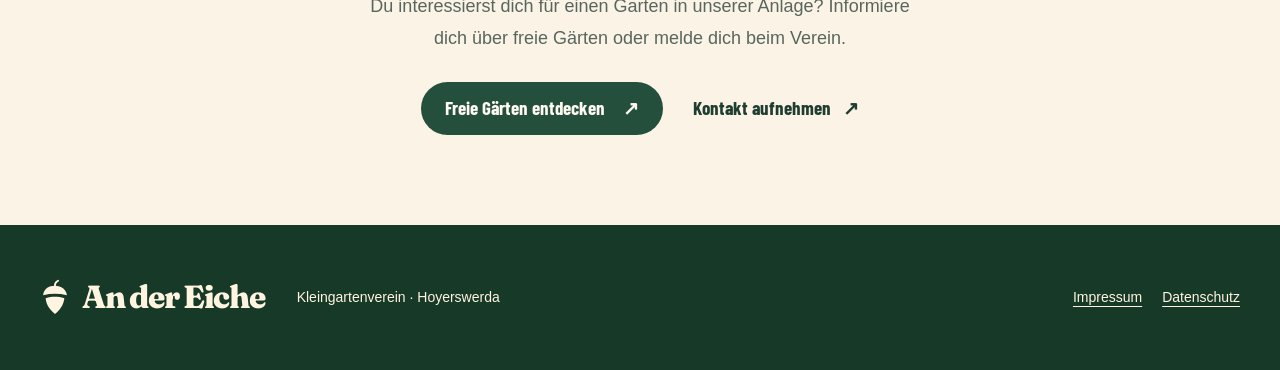
==== commit 10101f2c: "new arrengement for hero-section on -unser verein- site" ====
--- a/verein.html
+++ b/verein.html
@@ -2,334 +2,314 @@
 <html lang="de">
 
 <head>
-  <meta charset="UTF-8">
-  <meta name="viewport" content="width=device-width, initial-scale=1">
-  <meta name="description"
-    content="Lerne den Kleingartenverein An der Eiche in Hoyerswerda kennen: gegründet 1990, mit 114 Gärten auf rund 5,2 Hektar.">
-
-  <title>Unser Verein | An der Eiche Hoyerswerda</title>
-
-  <link rel="preconnect" href="https://fonts.googleapis.com">
-  <link rel="preconnect" href="https://fonts.gstatic.com" crossorigin>
-  <link
-    href="https://fonts.googleapis.com/css2?family=Barlow+Condensed:wght@400;600;700;800;900&family=Fraunces:wght@700;800;900&display=swap"
-    rel="stylesheet">
-
-  <link rel="stylesheet" href="./style.css">
-  <link rel="stylesheet" href="./styles/subpages.css">
-  <link rel="stylesheet" href="./styles/verein.css">
-  <link rel="stylesheet" href="./styles/club-history.css">
-
-  <script src="./script.js" defer></script>
+    <meta charset="UTF-8">
+    <meta name="viewport" content="width=device-width, initial-scale=1">
+    <meta name="description"
+        content="Lerne den Kleingartenverein An der Eiche in Hoyerswerda kennen: gegründet 1990, mit 114 Gärten auf rund 5,2 Hektar.">
+
+    <title>Unser Verein | An der Eiche Hoyerswerda</title>
+
+    <link rel="preconnect" href="https://fonts.googleapis.com">
+    <link rel="preconnect" href="https://fonts.gstatic.com" crossorigin>
+    <link
+        href="https://fonts.googleapis.com/css2?family=Barlow+Condensed:wght@400;600;700;800;900&family=Fraunces:wght@700;800;900&display=swap"
+        rel="stylesheet">
+
+    <link rel="stylesheet" href="./style.css">
+    <link rel="stylesheet" href="./styles/subpages.css">
+    <link rel="stylesheet" href="./styles/verein.css">
+    <link rel="stylesheet" href="./styles/club-history.css">
+
+    <script src="./script.js" defer></script>
 </head>
 
 <body class="subpage">
-  <a class="skip-link" href="#inhalt">Zum Inhalt springen</a>
-
-  <header class="subpage-header">
-    <div class="container subpage-header__inner">
-      <a class="subpage-brand" href="./index.html"
-        aria-label="An der Eiche – Startseite">
-        <svg class="subpage-brand__icon" viewBox="0 0 48 58"
-          aria-hidden="true">
-          <use href="#acorn"></use>
-        </svg>
-        <span>
-          <span class="subpage-brand__name">An der Eiche</span>
-          <span class="subpage-brand__caption">
-            Kleingartenverein · Hoyerswerda
-          </span>
-        </span>
-      </a>
-
-      <button class="menu-toggle" type="button" aria-expanded="false"
-        aria-controls="main-navigation" hidden>
-        Menü <span aria-hidden="true">☰</span>
-      </button>
-
-      <nav id="main-navigation" class="main-navigation"
-        aria-label="Hauptnavigation">
-        <a href="./verein.html" aria-current="page">Unser Verein</a>
-        <a href="./aktuelles.html">Aktuelles & Termine</a>
-        <a href="./gaerten.html">Freie Gärten</a>
-        <a href="./kontakt.html">Kontakt</a>
-      </nav>
-    </div>
-  </header>
-
-  <main id="inhalt" tabindex="-1">
-    <section class="club-intro" aria-labelledby="club-title">
-      <div class="container">
+    <a class="skip-link" href="#inhalt">Zum Inhalt springen</a>
+
+    <header class="subpage-header">
+        <div class="container subpage-header__inner">
+            <a class="subpage-brand" href="./index.html" aria-label="An der Eiche – Startseite">
+                <svg class="subpage-brand__icon" viewBox="0 0 48 58" aria-hidden="true" focusable="false">
+                    <use href="#acorn"></use>
+                </svg>
+
+                <span>
+                    <span class="subpage-brand__name">An der Eiche</span>
+                    <span class="subpage-brand__caption">
+                        Kleingartenverein · Hoyerswerda
+                    </span>
+                </span>
+            </a>
+
+            <button class="menu-toggle" type="button" aria-expanded="false" aria-controls="main-navigation" hidden>
+                Menü <span aria-hidden="true">☰</span>
+            </button>
+
+            <nav id="main-navigation" class="main-navigation" aria-label="Hauptnavigation">
+                <a href="./verein.html" aria-current="page">Unser Verein</a>
+                <a href="./aktuelles.html">Aktuelles &amp; Termine</a>
+                <a href="./gaerten.html">Freie Gärten</a>
+                <a href="./kontakt.html">Kontakt</a>
+            </nav>
+        </div>
+    </header>
+
+    <main id="inhalt" tabindex="-1">
+       <section class="club-intro" aria-labelledby="club-title">
+    <div class="container">
         <nav class="page-breadcrumb" aria-label="Brotkrumennavigation">
-          <a href="./index.html">Startseite</a>
-          <span aria-hidden="true">/</span>
-          <span aria-current="page">Unser Verein</span>
+            <a href="./index.html">Startseite</a>
+            <span aria-hidden="true">/</span>
+            <span aria-current="page">Unser Verein</span>
         </nav>
 
         <div class="club-intro__layout">
-          <div class="club-intro__copy">
-            <p class="page-eyebrow">Unser Verein</p>
-
-            <h1 id="club-title" class="page-title">
-              Ein grünes Stück<br>
-              <span class="club-intro__accent">Hoyerswerda.</span>
-            </h1>
-
-            <p class="page-lead">
-              Seit 1990 gibt es unseren Kleingartenverein
-              „An der Eiche“. Zu unserer Anlage gehören
-              114 Gärten auf rund 5,2 Hektar.
-            </p>
-
-            <a class="page-text-link" href="#kennenlernen">
-              Den Verein kennenlernen
-              <span aria-hidden="true">↓</span>
-            </a>
-          </div>
-
-          <figure class="club-photo">
-            <div class="club-photo__composition">
-              <svg class="club-photo__branch" viewBox="0 0 240 300"
-                aria-hidden="true" focusable="false">
-                <g class="club-photo__branch-sway">
-                  <g class="club-photo__branch-wood">
-                    <path d="M207 283C167 246 143 213 112 163
-                      C85 121 65 76 42 26"></path>
-                    <path d="M162 229Q121 216 77 194"></path>
-                    <path d="M130 191Q135 151 150 123"></path>
-                    <path d="M100 143Q64 132 37 112"></path>
-                    <path d="M75 94Q93 68 100 44"></path>
-                  </g>
-
-                  <g transform="translate(77 194) rotate(-65) scale(.85)"
-                    class="club-photo__leaf club-photo__leaf--light">
-                    <use href="#club-oak-leaf"></use>
-                  </g>
-                  <g transform="translate(150 123) rotate(35) scale(.9)"
-                    class="club-photo__leaf">
-                    <use href="#club-oak-leaf"></use>
-                  </g>
-                  <g transform="translate(37 112) rotate(-54) scale(.75)"
-                    class="club-photo__leaf">
-                    <use href="#club-oak-leaf"></use>
-                  </g>
-                  <g transform="translate(100 44) rotate(30) scale(.65)"
-                    class="club-photo__leaf club-photo__leaf--light">
-                    <use href="#club-oak-leaf"></use>
-                  </g>
-                  <g transform="translate(42 26) rotate(-28) scale(.6)"
-                    class="club-photo__leaf">
-                    <use href="#club-oak-leaf"></use>
-                  </g>
-
-                  <path class="club-photo__branch-wood"
-                    d="M153 214Q174 210 180 225"></path>
-                  <g transform="translate(168 224) rotate(-15 12 15)">
-                    <path d="M4 12Q4 26 13 34Q23 26 22 12Z"
-                      fill="#b38a54"></path>
-                    <path d="M1 13Q2 3 13 3Q24 3 25 13
-                      Q13 10 1 13Z" fill="#71805a"></path>
-                  </g>
-                </g>
-              </svg>
-
-              <div class="club-photo__frame">
-                <img
-                  src="./assets/images/vereinsbilder/pflanze_hand.jpg"
-                  alt="Eine Hand hält eine junge Pflanze mit Erde und Wurzeln."
-                  fetchpriority="high">
-              </div>
+            <div class="club-intro__copy">
+                <p class="page-eyebrow">Unser Verein</p>
+
+                <h1 id="club-title" class="page-title">
+                    Ein grünes Stück<br>
+                    <span class="club-intro__accent">Hoyerswerda.</span>
+                </h1>
+
+                <p class="page-lead">
+                    Willkommen in unserem Kleingartenverein „An der Eiche“.
+                    An der Heinrich-Heine-Straße in Hoyerswerda ist Platz
+                    zum Gärtnern, Abschalten und gemeinsamen Anpacken.
+                </p>
+
+                <dl class="club-intro__facts" aria-label="Unsere Gartenanlage in Zahlen">
+                    <div class="club-intro__fact">
+                        <dt>Kleingärten</dt>
+                        <dd>114</dd>
+                    </div>
+
+                    <div class="club-intro__fact">
+                        <dt>Gartenfläche</dt>
+                        <dd><span>ca.</span> 5,2 <span>ha</span></dd>
+                    </div>
+                </dl>
+
+                <a class="page-text-link" href="#kennenlernen">
+                    Den Verein kennenlernen
+                    <span aria-hidden="true">↓</span>
+                </a>
             </div>
 
-            <figcaption>
-              Symbolbild · Kleine Anfänge, neues Grün.
-            </figcaption>
-          </figure>
-        </div>
-
-        <dl class="club-facts" aria-label="Unser Verein in Zahlen">
-          <div class="club-facts__item">
-            <dt>Gegründet</dt>
-            <dd>1990</dd>
-          </div>
-          <div class="club-facts__item">
-            <dt>Kleingärten</dt>
-            <dd>114</dd>
-          </div>
-          <div class="club-facts__item">
-            <dt>Hektar Fläche</dt>
-            <dd>5,2<span>ca.</span></dd>
-          </div>
-        </dl>
-      </div>
-
-      <svg class="page-wave" viewBox="0 0 1440 90"
-        preserveAspectRatio="none" aria-hidden="true">
-        <path d="M0 38C240 100 430 4 710 39S1190 100 1440 29V90H0Z"
-          fill="currentColor"></path>
-      </svg>
-    </section>
-
-   <section
-    id="kennenlernen"
-    class="club-history"
-    aria-labelledby="history-title"
->
-    <div class="container club-history__layout">
-        <div class="club-history__date">
-            <span>Seit</span>
-            <time datetime="1990-09-18">1990</time>
-        </div>
-
-        <div class="club-history__copy">
-            <h2 id="history-title" class="page-heading">
-                Ein grünes Stück Heimat.
-            </h2>
-
-            <p>
-                Am 18. September 1990 wurde unser Kleingartenverein
-                „An der Eiche“ e. V. in Hoyerswerda gegründet. Unsere
-                Gartenanlage liegt an der Heinrich-Heine-Straße.
-            </p>
-
-            <p>
-                Obst und Gemüse anbauen, im eigenen Garten zur Ruhe
-                kommen oder bei Arbeitseinsätzen gemeinsam anpacken:
-                Bei uns kommen Menschen verschiedener Generationen
-                zusammen, die Freude am Gärtnern haben.
-            </p>
+            <figure class="club-photo">
+                <div class="club-photo__composition">
+                    <svg class="club-photo__branch" viewBox="0 0 240 300"
+                        aria-hidden="true" focusable="false">
+                        <g class="club-photo__branch-sway">
+                            <g class="club-photo__branch-wood">
+                                <path d="M207 283C167 246 143 213 112 163C85 121 65 76 42 26"></path>
+                                <path d="M162 229Q121 216 77 194"></path>
+                                <path d="M130 191Q135 151 150 123"></path>
+                                <path d="M100 143Q64 132 37 112"></path>
+                                <path d="M75 94Q93 68 100 44"></path>
+                            </g>
+
+                            <g transform="translate(77 194) rotate(-65) scale(.85)"
+                                class="club-photo__leaf club-photo__leaf--light">
+                                <use href="#club-oak-leaf"></use>
+                            </g>
+
+                            <g transform="translate(150 123) rotate(35) scale(.9)"
+                                class="club-photo__leaf">
+                                <use href="#club-oak-leaf"></use>
+                            </g>
+
+                            <g transform="translate(37 112) rotate(-54) scale(.75)"
+                                class="club-photo__leaf">
+                                <use href="#club-oak-leaf"></use>
+                            </g>
+
+                            <g transform="translate(100 44) rotate(30) scale(.65)"
+                                class="club-photo__leaf club-photo__leaf--light">
+                                <use href="#club-oak-leaf"></use>
+                            </g>
+
+                            <g transform="translate(42 26) rotate(-28) scale(.6)"
+                                class="club-photo__leaf">
+                                <use href="#club-oak-leaf"></use>
+                            </g>
+
+                            <path class="club-photo__branch-wood"
+                                d="M153 214Q174 210 180 225"></path>
+
+                            <g transform="translate(168 224) rotate(-15 12 15)">
+                                <path d="M4 12Q4 26 13 34Q23 26 22 12Z"
+                                    fill="#b38a54"></path>
+                                <path d="M1 13Q2 3 13 3Q24 3 25 13Q13 10 1 13Z"
+                                    fill="#71805a"></path>
+                            </g>
+                        </g>
+                    </svg>
+
+                    <div class="club-photo__frame">
+                        <img src="./assets/images/vereinsbilder/pflanze_hand.jpg"
+                            alt="Eine Hand hält eine junge Pflanze mit Erde und Wurzeln."
+                            fetchpriority="high">
+                    </div>
+                </div>
+
+                <figcaption>Vorübergehendes Bild</figcaption>
+            </figure>
         </div>
     </div>
 
-    <svg
-        class="page-wave"
-        viewBox="0 0 1440 90"
-        preserveAspectRatio="none"
-        aria-hidden="true"
-        focusable="false"
-    >
-        <path
-            d="M0 35C290 93 460 5 760 42S1210 95 1440 30V90H0Z"
-            fill="currentColor"
-        ></path>
+    <svg class="page-wave" viewBox="0 0 1440 90" preserveAspectRatio="none"
+        aria-hidden="true" focusable="false">
+        <path d="M0 38C240 100 430 4 710 39S1190 100 1440 29V90H0Z"
+            fill="currentColor"></path>
     </svg>
 </section>
 
-    <section class="club-invitation" aria-labelledby="invitation-title">
-  <div class="container club-invitation__inner">
-    <a class="club-gate-link" href="./gaerten.html"
-      aria-label="Zu den freien Gärten">
-      <svg class="club-gate" viewBox="0 0 240 150"
-        aria-hidden="true" focusable="false">
-        <path class="club-gate__ground"
-          d="M15 133Q65 128 114 132T226 132"></path>
-
-        <g class="club-gate__plants">
-          <path d="M31 130Q28 115 20 109M31 130Q35 115 42 112
-            M209 131Q208 117 215 110M209 131Q200 119 198 114">
-          </path>
-        </g>
-
-        <g class="club-gate__posts">
-          <path d="M47 131V51L54 43L61 51V131Z"></path>
-          <path d="M179 131V51L186 43L193 51V131Z"></path>
-        </g>
-
-        <g class="club-gate__door">
-          <g class="club-gate__boards">
-            <path d="M67 123V64L74 57L81 64V123Z"></path>
-            <path d="M90 123V58L97 51L104 58V123Z"></path>
-            <path d="M113 123V55L120 48L127 55V123Z"></path>
-            <path d="M136 123V58L143 51L150 58V123Z"></path>
-            <path d="M159 123V64L166 57L173 64V123Z"></path>
-          </g>
-
-          <g class="club-gate__rails">
-            <path d="M65 78H175M65 111H175M70 108L169 81"></path>
-          </g>
-
-          <circle cx="163" cy="92" r="3" fill="#f2be91"></circle>
-        </g>
-      </svg>
-
-      <span class="club-gate-link__caption" aria-hidden="true">
-        Zu den freien Gärten ↗
-      </span>
-    </a>
-
-    <p class="page-eyebrow">Ein eigener Kleingarten?</p>
-
-    <h2 id="invitation-title" class="page-heading">
-      Vielleicht beginnt hier<br>dein nächstes Gartenjahr.
-    </h2>
-
-    <p class="page-lead">
-      Du interessierst dich für einen Garten in unserer Anlage?
-      Informiere dich über freie Gärten oder melde dich beim Verein.
-    </p>
-
-    <div class="page-actions">
-      <a class="page-button" href="./gaerten.html">
-        Freie Gärten entdecken <span aria-hidden="true">↗</span>
-      </a>
-      <a class="page-text-link" href="./kontakt.html">
-        Kontakt aufnehmen <span aria-hidden="true">↗</span>
-      </a>
-    </div>
-  </div>
-</section>
-  </main>
-
-  <footer class="subpage-footer">
-    <div class="container subpage-footer__inner">
-      <a class="subpage-footer__brand" href="./index.html">
-        <svg viewBox="0 0 48 58" aria-hidden="true">
-          <use href="#acorn"></use>
-        </svg>
-        <span>An der Eiche</span>
-      </a>
-      <p>Kleingartenverein · Hoyerswerda</p>
-      <nav aria-label="Rechtliche Informationen">
-        <a href="./impressum.html">Impressum</a>
-        <a href="./datenschutz.html">Datenschutz</a>
-      </nav>
-    </div>
-  </footer>
-
-  <svg class="svg-definitions" xmlns="http://www.w3.org/2000/svg"
-    aria-hidden="true">
-    <defs>
-      <symbol id="acorn" viewBox="0 0 48 58">
-        <path d="M24 14C23 8 25 5 29 3" fill="none"
-          stroke="currentColor" stroke-width="3" stroke-linecap="round">
-        </path>
-        <path d="M5 26C6 16 14 11 24 11S42 17 43 26
-          C30 23 18 23 5 26ZM9 31C10 42 17 51 24 56
-          C32 50 38 41 39 31C28 28 20 28 9 31Z"
-          fill="currentColor"></path>
-      </symbol>
-
-      <g id="club-oak-leaf">
-        <path d="M0 0C-4 -8 -12 -9 -17 -16
-          C-21 -22 -18 -27 -12 -28
-          C-24 -28 -30 -33 -27 -40
-          C-24 -46 -16 -44 -13 -47
-          C-22 -50 -22 -58 -15 -61
-          C-10 -64 -5 -60 0 -70
-          C5 -60 11 -64 16 -59
-          C23 -54 19 -48 13 -46
-          C23 -45 29 -42 26 -35
-          C23 -29 17 -29 12 -28
-          C20 -23 21 -19 16 -15
-          C11 -10 4 -8 0 0Z"
-          fill="currentColor"></path>
-        <path d="M0 -3V-61M-1 -22L-13 -33M1 -28L15 -39
-          M0 -43L-11 -53M1 -49L12 -56"
-          fill="none" stroke="#314d34" stroke-width="1.4"
-          stroke-linecap="round" opacity=".4"></path>
-      </g>
-    </defs>
-  </svg>
+        <section id="kennenlernen" class="club-history" aria-labelledby="history-title">
+            <div class="container club-history__layout">
+                <div class="club-history__date">
+                    <span>Seit</span>
+                    <time datetime="1990-09-18">1990</time>
+                </div>
+
+                <div class="club-history__copy">
+                    <h2 id="history-title" class="page-heading">
+                        Hier wächst Gemeinschaft.
+                    </h2>
+
+                    <p>
+                        Am 18. September 1990 wurde unser Kleingartenverein
+                        „An der Eiche“ e.&nbsp;V. in Hoyerswerda gegründet.
+                        Seitdem verbindet uns die Freude am Gärtnern
+                        und die Liebe zur Natur.
+                    </p>
+
+                    <p>
+                        Obst und Gemüse anbauen, im eigenen Garten zur Ruhe
+                        kommen oder bei Arbeitseinsätzen gemeinsam anpacken:
+                        Bei uns kommen Menschen verschiedener Generationen
+                        zusammen, die Freude am Gärtnern haben.
+                    </p>
+                </div>
+            </div>
+
+            <svg class="page-wave" viewBox="0 0 1440 90" preserveAspectRatio="none" aria-hidden="true"
+                focusable="false">
+                <path d="M0 35C290 93 460 5 760 42S1210 95 1440 30V90H0Z" fill="currentColor"></path>
+            </svg>
+        </section>
+
+        <section class="club-invitation" aria-labelledby="invitation-title">
+            <div class="container club-invitation__inner">
+                <a class="club-gate-link" href="./gaerten.html" aria-label="Zu den freien Gärten">
+                    <svg class="club-gate" viewBox="0 0 240 150" aria-hidden="true" focusable="false">
+                        <path class="club-gate__ground" d="M15 133Q65 128 114 132T226 132"></path>
+
+                        <g class="club-gate__plants">
+                            <path d="M31 130Q28 115 20 109M31 130Q35 115 42 112
+                                M209 131Q208 117 215 110M209 131Q200 119 198 114"></path>
+                        </g>
+
+                        <g class="club-gate__posts">
+                            <path d="M47 131V51L54 43L61 51V131Z"></path>
+                            <path d="M179 131V51L186 43L193 51V131Z"></path>
+                        </g>
+
+                        <g class="club-gate__door">
+                            <g class="club-gate__boards">
+                                <path d="M67 123V64L74 57L81 64V123Z"></path>
+                                <path d="M90 123V58L97 51L104 58V123Z"></path>
+                                <path d="M113 123V55L120 48L127 55V123Z"></path>
+                                <path d="M136 123V58L143 51L150 58V123Z"></path>
+                                <path d="M159 123V64L166 57L173 64V123Z"></path>
+                            </g>
+
+                            <g class="club-gate__rails">
+                                <path d="M65 78H175M65 111H175M70 108L169 81"></path>
+                            </g>
+
+                            <circle cx="163" cy="92" r="3" fill="#f2be91"></circle>
+                        </g>
+                    </svg>
+
+                    <span class="club-gate-link__caption" aria-hidden="true">
+                        Zu den freien Gärten ↗
+                    </span>
+                </a>
+
+                <p class="page-eyebrow">Ein eigener Kleingarten?</p>
+
+                <h2 id="invitation-title" class="page-heading">
+                    Vielleicht beginnt hier<br>dein nächstes Gartenjahr.
+                </h2>
+
+                <p class="page-lead">
+                    Du interessierst dich für einen Garten in unserer Anlage?
+                    Informiere dich über freie Gärten oder melde dich beim Verein.
+                </p>
+
+                <div class="page-actions">
+                    <a class="page-button" href="./gaerten.html">
+                        Freie Gärten entdecken
+                        <span aria-hidden="true">↗</span>
+                    </a>
+
+                    <a class="page-text-link" href="./kontakt.html">
+                        Kontakt aufnehmen
+                        <span aria-hidden="true">↗</span>
+                    </a>
+                </div>
+            </div>
+        </section>
+    </main>
+
+    <footer class="subpage-footer">
+        <div class="container subpage-footer__inner">
+            <a class="subpage-footer__brand" href="./index.html">
+                <svg viewBox="0 0 48 58" aria-hidden="true" focusable="false">
+                    <use href="#acorn"></use>
+                </svg>
+                <span>An der Eiche</span>
+            </a>
+
+            <p>Kleingartenverein · Hoyerswerda</p>
+
+            <nav aria-label="Rechtliche Informationen">
+                <a href="./impressum.html">Impressum</a>
+                <a href="./datenschutz.html">Datenschutz</a>
+            </nav>
+        </div>
+    </footer>
+
+    <svg class="svg-definitions" xmlns="http://www.w3.org/2000/svg" aria-hidden="true" focusable="false">
+        <defs>
+            <symbol id="acorn" viewBox="0 0 48 58">
+                <path d="M24 14C23 8 25 5 29 3" fill="none" stroke="currentColor" stroke-width="3"
+                    stroke-linecap="round"></path>
+                <path d="M5 26C6 16 14 11 24 11S42 17 43 26
+                    C30 23 18 23 5 26ZM9 31C10 42 17 51 24 56
+                    C32 50 38 41 39 31C28 28 20 28 9 31Z" fill="currentColor"></path>
+            </symbol>
+
+            <g id="club-oak-leaf">
+                <path d="M0 0C-4 -8 -12 -9 -17 -16
+                    C-21 -22 -18 -27 -12 -28
+                    C-24 -28 -30 -33 -27 -40
+                    C-24 -46 -16 -44 -13 -47
+                    C-22 -50 -22 -58 -15 -61
+                    C-10 -64 -5 -60 0 -70
+                    C5 -60 11 -64 16 -59
+                    C23 -54 19 -48 13 -46
+                    C23 -45 29 -42 26 -35
+                    C23 -29 17 -29 12 -28
+                    C20 -23 21 -19 16 -15
+                    C11 -10 4 -8 0 0Z" fill="currentColor"></path>
+                <path d="M0 -3V-61M-1 -22L-13 -33M1 -28L15 -39
+                    M0 -43L-11 -53M1 -49L12 -56" fill="none" stroke="#314d34" stroke-width="1.4" stroke-linecap="round"
+                    opacity=".4"></path>
+            </g>
+        </defs>
+    </svg>
 </body>
 
 </html>
--- a/styles/verein.css
+++ b/styles/verein.css
@@ -7,6 +7,7 @@
   grid-template-columns: minmax(0, 1.3fr) minmax(0, 0.8fr);
   align-items: center;
   gap: clamp(36px, 6vw, 90px);
+  padding-bottom: 40px;
 }
 
 .club-intro__copy,
@@ -20,6 +21,47 @@
 
 .club-intro .page-lead {
   color: #59665d;
+}
+
+.club-intro__facts {
+  display: flex;
+  flex-wrap: wrap;
+  align-items: center;
+  gap: 20px 32px;
+  margin: 28px 0 32px;
+}
+
+.club-intro__fact {
+  display: flex;
+  flex-wrap: wrap;
+  align-items: baseline;
+  gap: 6px 12px;
+}
+
+.club-intro__fact dt {
+  font-family: "Barlow Condensed", Arial, sans-serif;
+  font-size: 19px;
+  font-weight: 600;
+  line-height: 1.4;
+}
+
+.club-intro__fact dd {
+  order: -1;
+  margin: 0;
+  color: #637b45;
+  font-family: "Fraunces", Georgia, serif;
+  font-size: clamp(30px, 3vw, 38px);
+  font-weight: 800;
+  line-height: 1.2;
+  letter-spacing: -0.04em;
+  white-space: nowrap;
+}
+
+.club-intro__fact dd span {
+  font-family: "Barlow Condensed", Arial, sans-serif;
+  font-size: 18px;
+  font-weight: 400;
+  letter-spacing: normal;
 }
 
 .club-photo {
@@ -58,7 +100,6 @@
   line-height: 1.5;
 }
 
-/* The branch emerges from behind the photo. */
 .club-photo__branch {
   position: absolute;
   z-index: 0;
@@ -92,134 +133,8 @@
   color: #96a27b;
 }
 
-.club-facts {
-  display: grid;
-  grid-template-columns: repeat(3, minmax(0, 1fr));
-  gap: 24px;
-  margin: 70px 0 40px;
-  padding-top: 30px;
-  border-top: 1px solid #d5d9c9;
-}
-
-.club-facts__item {
-  display: flex;
-  flex-direction: column;
-  gap: 10px;
-}
-
-.club-facts dt {
-  font-family: "Barlow Condensed", Arial, sans-serif;
-  font-size: 19px;
-  font-weight: 600;
-}
-
-.club-facts dd {
-  order: -1;
-  margin: 0;
-  font-family: "Fraunces", Georgia, serif;
-  font-size: clamp(42px, 5vw, 68px);
-  font-weight: 800;
-  line-height: 1.1;
-  letter-spacing: -0.045em;
-}
-
-.club-facts dd span {
-  margin-left: 10px;
-  font-family: "Barlow Condensed", Arial, sans-serif;
-  font-size: 18px;
-  font-weight: 400;
-  letter-spacing: normal;
-}
-
 .club-intro > .page-wave {
   color: var(--page-green);
-}
-
-.club-story {
-  background: var(--page-green);
-  color: #fff4df;
-}
-
-.club-story__layout {
-  display: grid;
-  grid-template-columns: minmax(0, 0.8fr) minmax(0, 1.3fr);
-  align-items: center;
-  gap: clamp(40px, 8vw, 120px);
-  padding-block: 55px 25px;
-}
-
-.club-story__date {
-  width: fit-content;
-  max-width: 100%;
-  color: #dce5b0;
-}
-
-.club-story__date > span {
-  display: block;
-  margin-bottom: 20px;
-  font-family: "Barlow Condensed", Arial, sans-serif;
-  font-size: 20px;
-}
-
-.club-story__date strong {
-  display: block;
-  font-family: "Fraunces", Georgia, serif;
-  font-size: clamp(65px, 8vw, 112px);
-  font-weight: 800;
-  line-height: 1.08;
-  letter-spacing: -0.06em;
-}
-
-.club-story__roots {
-  display: block;
-  width: 78%;
-  max-width: 260px;
-  height: auto;
-  margin: -10px auto 0;
-  color: #c1cc99;
-  pointer-events: none;
-}
-
-.club-story__roots-main,
-.club-story__roots-fine {
-  fill: none;
-  stroke: currentColor;
-  stroke-linecap: round;
-  stroke-linejoin: round;
-}
-
-.club-story__roots-main {
-  stroke-width: 2.4;
-  opacity: 0.75;
-}
-
-.club-story__roots-fine {
-  stroke-width: 1.3;
-  opacity: 0.5;
-}
-
-.club-story__copy {
-  max-width: 610px;
-  padding-bottom: 25px;
-}
-
-.club-story__copy > p:not(.page-eyebrow) {
-  max-width: 530px;
-  font-size: 18px;
-  line-height: 1.75;
-}
-
-.club-story .page-eyebrow {
-  color: #dce5b0;
-}
-
-.club-story .page-text-link {
-  margin-top: 8px;
-  color: #f2be91;
-}
-
-.club-story > .page-wave {
-  color: var(--page-cream);
 }
 
 .club-invitation {
@@ -364,14 +279,6 @@
     width: 140px;
     height: 175px;
   }
-
-  .club-story__layout {
-    gap: 40px;
-  }
-
-  .club-story__date strong {
-    font-size: 76px;
-  }
 }
 
 @media (max-width: 700px) {
@@ -379,9 +286,22 @@
     padding-top: 12px;
   }
 
-  .club-intro__layout,
-  .club-story__layout {
+  .club-intro__layout {
     grid-template-columns: 1fr;
+    padding-bottom: 28px;
+  }
+
+  .club-intro__facts {
+    gap: 16px 24px;
+    margin-block: 24px 28px;
+  }
+
+  .club-intro__fact {
+    gap: 6px 10px;
+  }
+
+  .club-intro__fact dt {
+    font-size: 18px;
   }
 
   .club-photo {
@@ -397,52 +317,6 @@
     height: 163px;
   }
 
-  .club-facts {
-    gap: 12px;
-    margin-top: 50px;
-    padding-top: 24px;
-  }
-
-  .club-facts dd {
-    font-size: clamp(32px, 8vw, 46px);
-  }
-
-  .club-facts dd span {
-    display: block;
-    margin: 5px 0 0;
-    font-size: 16px;
-  }
-
-  .club-facts dt {
-    font-size: 17px;
-  }
-
-  .club-story__layout {
-    gap: 26px;
-    padding-block: 36px 35px;
-  }
-
-  .club-story__date > span {
-    margin-bottom: 12px;
-  }
-
-  .club-story__date strong {
-    font-size: clamp(48px, 12vw, 72px);
-  }
-
-  .club-story__roots {
-    width: 90%;
-    margin-top: -6px;
-  }
-
-  .club-story__copy {
-    padding-bottom: 0;
-  }
-
-  .club-story__copy > p:not(.page-eyebrow) {
-    font-size: 17px;
-  }
-
   .club-invitation {
     padding-block: 15px 60px;
   }
@@ -461,104 +335,4 @@
   .club-gate-link__caption {
     transition: none;
   }
-}
-
-/* Foundation emblem */
-.club-story__date {
-  display: flex;
-  justify-content: center;
-  width: 100%;
-  max-width: none;
-}
-
-.club-foundation {
-  display: flex;
-  flex-direction: column;
-  align-items: center;
-  justify-content: center;
-  width: min(100%, 290px);
-  min-height: 350px;
-  padding: 42px 24px;
-  border: 1px solid rgb(220 229 176 / 48%);
-  border-radius: 50%;
-  color: #dce5b0;
-  text-align: center;
-}
-
-.club-foundation__label {
-  margin-bottom: 22px;
-  font-family: "Barlow Condensed", Arial, sans-serif;
-  font-size: 17px;
-  font-weight: 600;
-  line-height: 1.4;
-  letter-spacing: 0.12em;
-  text-transform: uppercase;
-}
-
-.club-foundation__date {
-  display: flex;
-  flex-direction: column;
-  align-items: center;
-  gap: 6px;
-}
-
-.club-foundation__day {
-  font-family: "Barlow Condensed", Arial, sans-serif;
-  font-size: 25px;
-  font-weight: 400;
-  line-height: 1.3;
-}
-
-.club-foundation__year {
-  font-family: "Fraunces", Georgia, serif;
-  font-size: clamp(64px, 6vw, 88px);
-  font-weight: 800;
-  line-height: 1.1;
-  letter-spacing: -0.055em;
-}
-
-.club-foundation__acorn {
-  display: block;
-  width: 25px;
-  height: 31px;
-  margin-top: 24px;
-  color: #b8c594;
-}
-
-.club-story__copy {
-  padding-bottom: 0;
-}
-
-.club-story__layout {
-  padding-block: 55px 50px;
-}
-
-@media (max-width: 700px) {
-  .club-foundation {
-    width: 240px;
-    min-height: 290px;
-    padding: 32px 20px;
-  }
-
-  .club-foundation__label {
-    margin-bottom: 16px;
-    font-size: 16px;
-  }
-
-  .club-foundation__day {
-    font-size: 23px;
-  }
-
-  .club-foundation__year {
-    font-size: 72px;
-  }
-
-  .club-foundation__acorn {
-    margin-top: 18px;
-  }
-
-  .club-story__layout {
-    gap: 36px;
-    padding-block: 36px 40px;
-  }
 }
